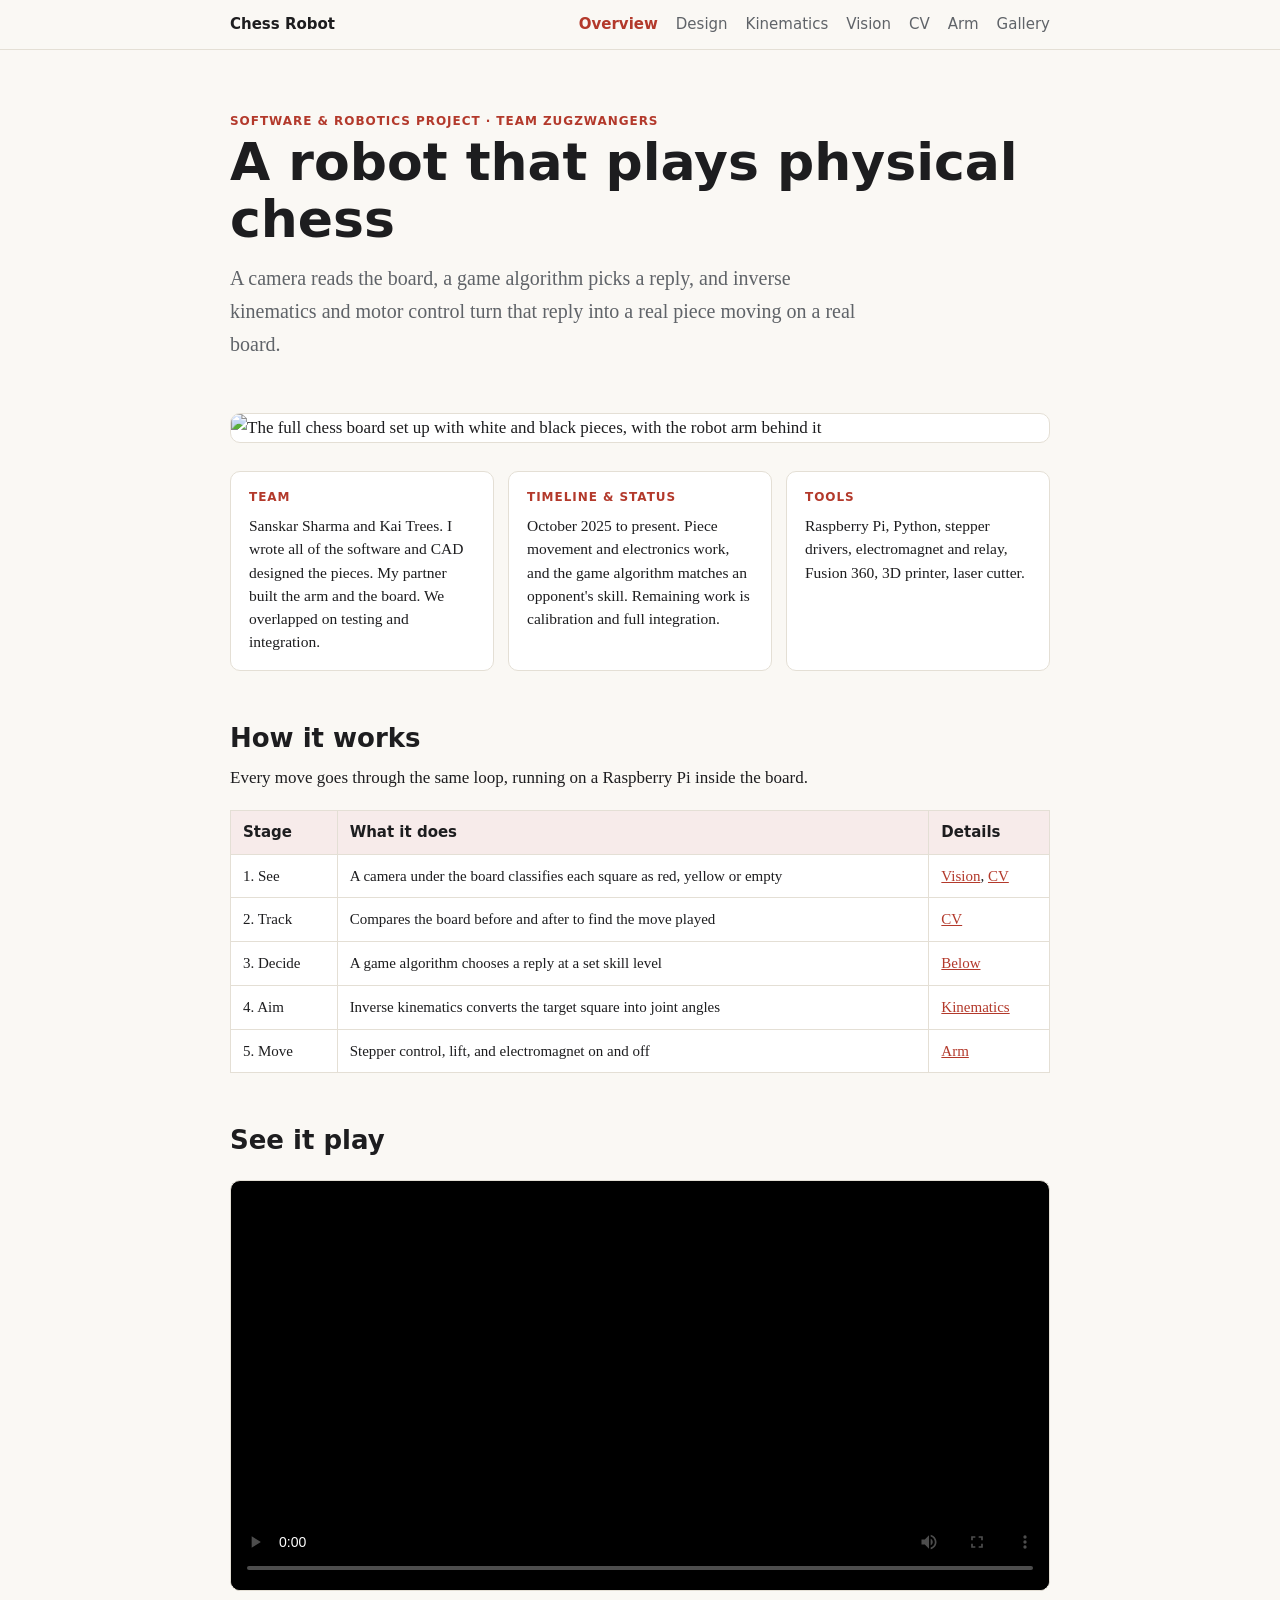
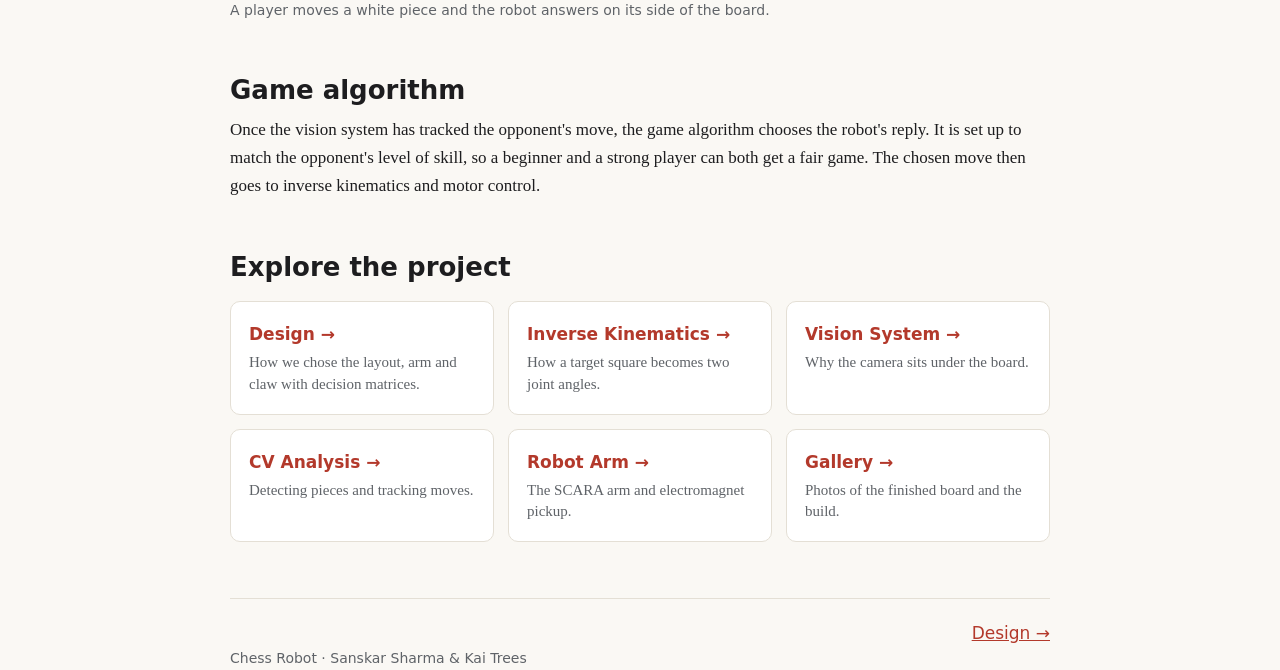
==== index.html @ 75dbc2f9 "Add files via upload" ====
<!doctype html>
<html lang="en">
<head>
<meta charset="utf-8">
<meta name="viewport" content="width=device-width, initial-scale=1">
<title>Chess Robot</title>
<meta name="description" content="A robot that plays physical chess: computer vision reads the board, a game algorithm picks a move, and inverse kinematics and motor control carry it out.">
<link rel="stylesheet" href="style.css">
</head>
<body>
<nav>
  <div class="wrap">
    <a class="brand" href="index.html">Chess Robot</a>
    <a class="on" href="index.html">Overview</a>
    <a href="design.html">Design</a>
    <a href="kinematics.html">Kinematics</a>
    <a href="vision.html">Vision</a>
    <a href="cv.html">CV</a>
    <a href="arm.html">Arm</a>
    <a href="gallery.html">Gallery</a>
  </div>
</nav>

<main class="wrap">
  <header class="hero">
    <span class="label">Software &amp; robotics project &middot; Team Zugzwangers</span>
    <h1>A robot that plays physical chess</h1>
    <p class="lead">A camera reads the board, a game algorithm picks a reply, and inverse kinematics and motor control turn that reply into a real piece moving on a real board.</p>
  </header>

  <figure>
    <img src="images/board-full-front.jpg" alt="The full chess board set up with white and black pieces, with the robot arm behind it">
  </figure>

  <div class="facts">
    <div class="fact"><span class="label">Team</span><p>Sanskar Sharma and Kai Trees. I wrote all of the software and CAD designed the pieces. My partner built the arm and the board. We overlapped on testing and integration.</p></div>
    <div class="fact"><span class="label">Timeline &amp; status</span><p>October 2025 to present. Piece movement and electronics work, and the game algorithm matches an opponent's skill. Remaining work is calibration and full integration.</p></div>
    <div class="fact"><span class="label">Tools</span><p>Raspberry Pi, Python, stepper drivers, electromagnet and relay, Fusion 360, 3D printer, laser cutter.</p></div>
  </div>

  <h2>How it works</h2>
  <p>Every move goes through the same loop, running on a Raspberry Pi inside the board.</p>
  <div class="tablewrap">
  <table>
    <tr><th>Stage</th><th>What it does</th><th>Details</th></tr>
    <tr><td>1. See</td><td>A camera under the board classifies each square as red, yellow or empty</td><td><a href="vision.html">Vision</a>, <a href="cv.html">CV</a></td></tr>
    <tr><td>2. Track</td><td>Compares the board before and after to find the move played</td><td><a href="cv.html">CV</a></td></tr>
    <tr><td>3. Decide</td><td>A game algorithm chooses a reply at a set skill level</td><td><a href="#game">Below</a></td></tr>
    <tr><td>4. Aim</td><td>Inverse kinematics converts the target square into joint angles</td><td><a href="kinematics.html">Kinematics</a></td></tr>
    <tr><td>5. Move</td><td>Stepper control, lift, and electromagnet on and off</td><td><a href="arm.html">Arm</a></td></tr>
  </table>
  </div>

  <h2>See it play</h2>
  <figure>
    <video controls preload="metadata" playsinline poster="images/robot-moving-poster.jpg">
      <source src="images/robot-moving.mp4" type="video/mp4">
      Your browser can't play this video.
    </video>
    <figcaption>A player moves a white piece and the robot answers on its side of the board.</figcaption>
  </figure>

  <h2 id="game">Game algorithm</h2>
  <p>Once the vision system has tracked the opponent's move, the game algorithm chooses the robot's reply. It is set up to match the opponent's level of skill, so a beginner and a strong player can both get a fair game. The chosen move then goes to inverse kinematics and motor control.</p>

  <h2>Explore the project</h2>
  <div class="cards">
    <a href="design.html"><b>Design &rarr;</b><span>How we chose the layout, arm and claw with decision matrices.</span></a>
    <a href="kinematics.html"><b>Inverse Kinematics &rarr;</b><span>How a target square becomes two joint angles.</span></a>
    <a href="vision.html"><b>Vision System &rarr;</b><span>Why the camera sits under the board.</span></a>
    <a href="cv.html"><b>CV Analysis &rarr;</b><span>Detecting pieces and tracking moves.</span></a>
    <a href="arm.html"><b>Robot Arm &rarr;</b><span>The SCARA arm and electromagnet pickup.</span></a>
    <a href="gallery.html"><b>Gallery &rarr;</b><span>Photos of the finished board and the build.</span></a>
  </div>

  <div class="pager"><span></span><a href="design.html">Design &rarr;</a></div>
</main>

<footer class="wrap">Chess Robot &middot; Sanskar Sharma &amp; Kai Trees</footer>
</body>
</html>
---- style.css ----
:root {
  --bg: #faf8f4;
  --ink: #1d1d1f;
  --muted: #5f6368;
  --accent: #b3392b;
  --accent-2: #d9a21b;
  --card: #ffffff;
  --line: #e4dfd5;
  --code-bg: #1f2328;
  --code-ink: #e6e6e6;
}
@media (prefers-color-scheme: dark) {
  :root {
    --bg: #17181a;
    --ink: #ececec;
    --muted: #a0a4a8;
    --accent: #e8695a;
    --accent-2: #e6b73a;
    --card: #202225;
    --line: #34373b;
    --code-bg: #0f1113;
  }
}
* { box-sizing: border-box; }
html { scroll-behavior: smooth; }
body {
  margin: 0;
  background: var(--bg);
  color: var(--ink);
  font: 17px/1.65 Georgia, "Times New Roman", serif;
}
h1, h2, h3, nav, .label, th, figcaption, .btn {
  font-family: system-ui, -apple-system, "Segoe UI", Roboto, sans-serif;
}
.wrap { max-width: 860px; margin: 0 auto; padding: 0 20px; }

/* nav */
nav {
  position: sticky; top: 0; z-index: 10;
  background: var(--bg);
  border-bottom: 1px solid var(--line);
}
nav .wrap { display: flex; flex-wrap: wrap; gap: 4px 18px; align-items: center; padding-top: 12px; padding-bottom: 12px; }
nav .brand { font-weight: 700; margin-right: auto; color: var(--ink); text-decoration: none; }
nav a { color: var(--muted); text-decoration: none; font-size: 15px; }
nav a:hover, nav a.on { color: var(--accent); }
nav a.on { font-weight: 600; }

/* hero */
.hero { padding: 56px 0 28px; }
.hero h1 { font-size: clamp(34px, 6vw, 52px); line-height: 1.1; margin: 0 0 14px; }
.hero p.lead { font-size: 20px; color: var(--muted); margin: 0; max-width: 640px; }
.label { text-transform: uppercase; letter-spacing: .08em; font-size: 12px; color: var(--accent); font-weight: 700; }

h2 { font-size: 26px; margin: 52px 0 10px; line-height: 1.2; }
h3 { font-size: 19px; margin: 28px 0 6px; }
p { margin: 0 0 16px; }
a { color: var(--accent); }

/* facts */
.facts { display: grid; grid-template-columns: repeat(auto-fit, minmax(240px, 1fr)); gap: 14px; margin: 28px 0 8px; }
.fact { background: var(--card); border: 1px solid var(--line); border-radius: 10px; padding: 16px 18px; }
.fact .label { display: block; margin-bottom: 6px; }
.fact p { margin: 0; font-size: 15.5px; line-height: 1.5; }

/* figures */
figure { margin: 24px 0; }
figure img { width: 100%; height: auto; border-radius: 10px; border: 1px solid var(--line); display: block; background: var(--card); }
figcaption { font-size: 14px; color: var(--muted); margin-top: 8px; }
.grid2 { display: grid; grid-template-columns: repeat(auto-fit, minmax(300px, 1fr)); gap: 16px; }
.grid2 figure { margin: 0; }

video { width: 100%; height: auto; border-radius: 10px; border: 1px solid var(--line); display: block; background: #000; }
.grid3 { display: grid; grid-template-columns: repeat(auto-fit, minmax(240px, 1fr)); gap: 16px; }
.grid3 figure { margin: 0; }

/* callout */
.callout { border-left: 4px solid var(--accent-2); background: var(--card); padding: 14px 18px; border-radius: 0 10px 10px 0; margin: 22px 0; }
.callout strong { font-family: system-ui, sans-serif; }

/* tables */
.tablewrap { overflow-x: auto; margin: 18px 0; }
table { border-collapse: collapse; width: 100%; font-size: 15px; background: var(--card); }
th, td { text-align: left; padding: 9px 12px; border: 1px solid var(--line); vertical-align: top; }
th { background: color-mix(in srgb, var(--accent) 10%, var(--card)); }

/* code */
pre, code { font-family: ui-monospace, SFMono-Regular, Menlo, Consolas, monospace; }
pre { background: var(--code-bg); color: var(--code-ink); padding: 16px 18px; border-radius: 10px; overflow-x: auto; font-size: 14px; line-height: 1.5; }
code { font-size: .92em; }
p code, li code { background: color-mix(in srgb, var(--muted) 18%, transparent); padding: 1px 5px; border-radius: 4px; }

/* page links */
.cards { display: grid; grid-template-columns: repeat(auto-fit, minmax(250px, 1fr)); gap: 14px; margin: 18px 0; }
.cards a { display: block; background: var(--card); border: 1px solid var(--line); border-radius: 10px; padding: 18px; text-decoration: none; color: var(--ink); transition: border-color .15s, transform .15s; }
.cards a:hover { border-color: var(--accent); transform: translateY(-2px); }
.cards a b { display: block; font-family: system-ui, sans-serif; color: var(--accent); margin-bottom: 4px; }
.cards a span { font-size: 15px; color: var(--muted); line-height: 1.45; display: block; }

.pager { display: flex; justify-content: space-between; gap: 12px; margin: 56px 0 0; padding-top: 20px; border-top: 1px solid var(--line); font-family: system-ui, sans-serif; }
footer { color: var(--muted); font-size: 14px; padding: 36px 0 56px; font-family: system-ui, sans-serif; }

@media (max-width: 520px) {
  body { font-size: 16px; }
  .hero { padding-top: 36px; }
}
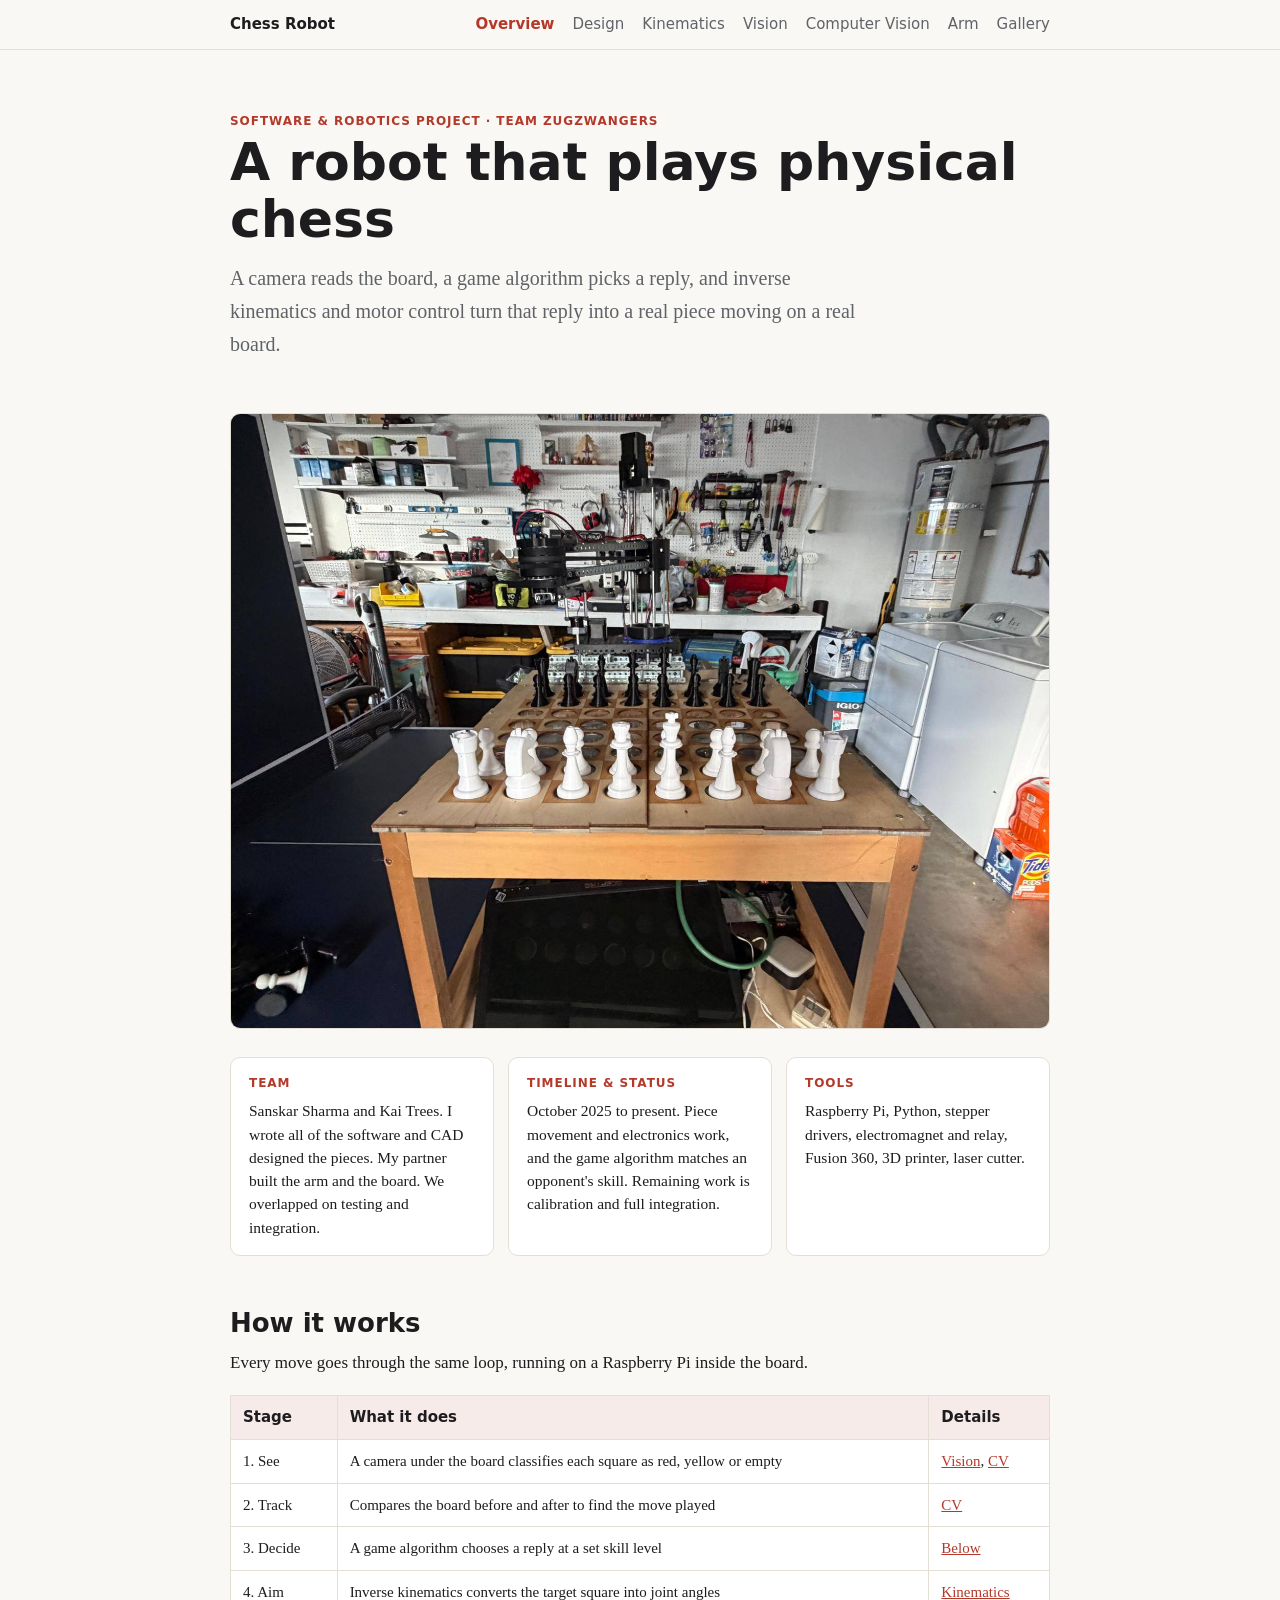
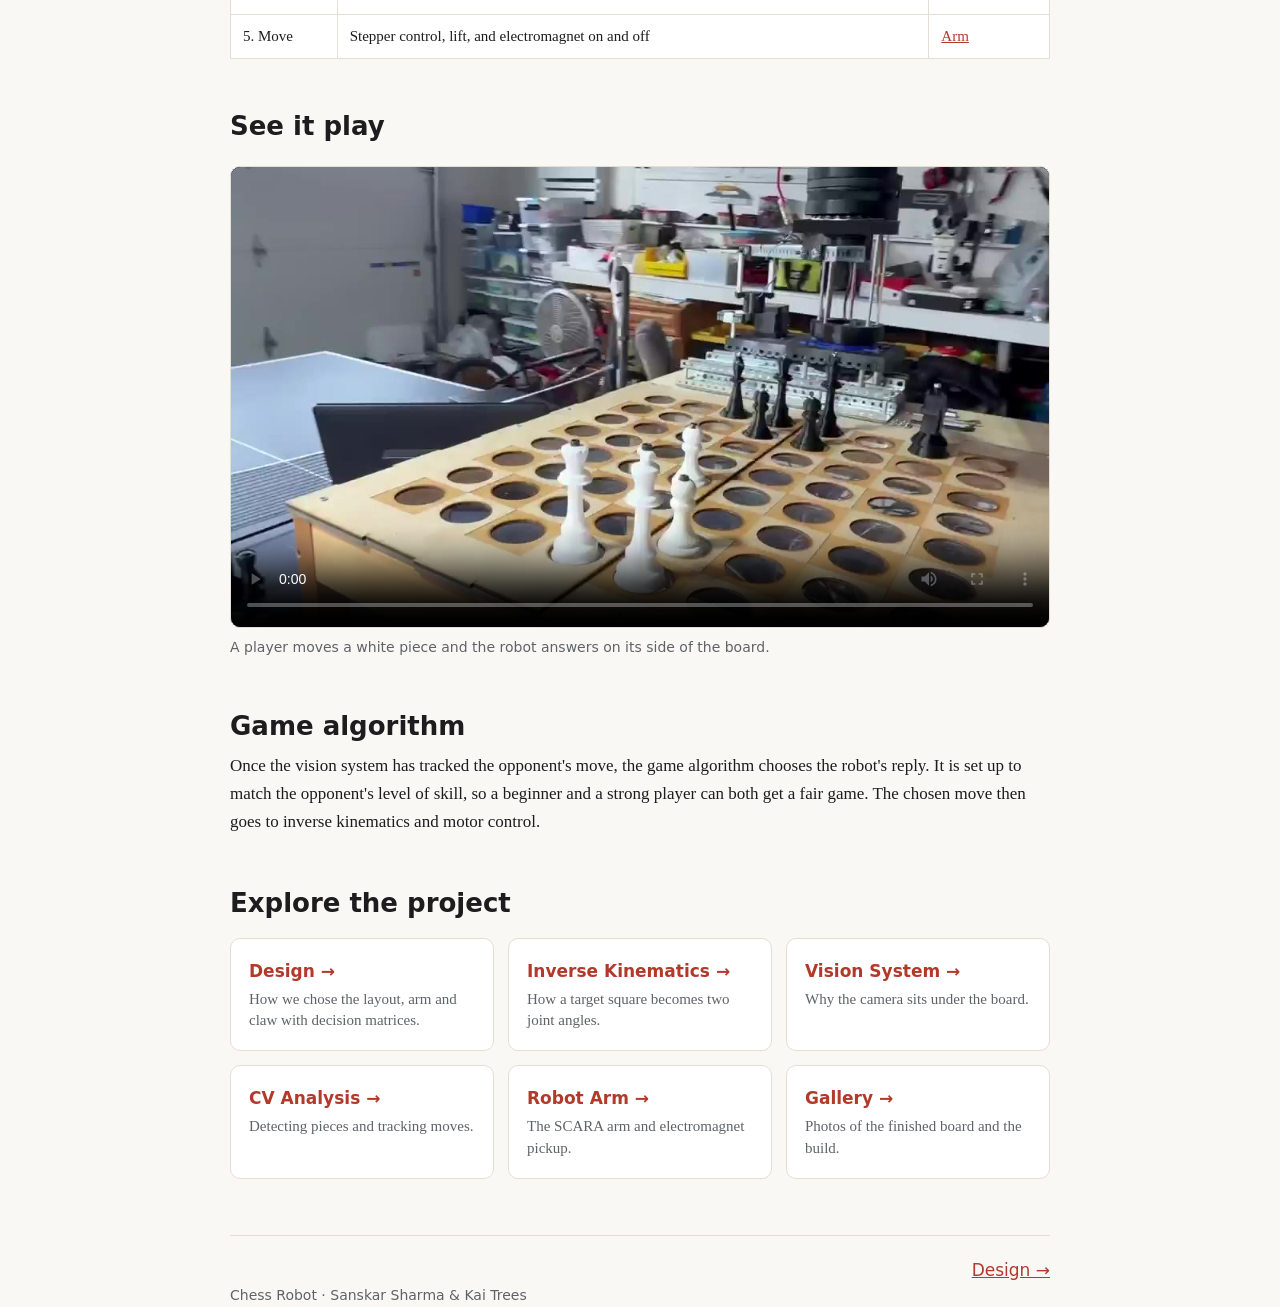
==== commit 2dc926b2: "Update CV link text to 'Computer Vision'" ====
--- a/index.html
+++ b/index.html
@@ -15,7 +15,7 @@
     <a href="design.html">Design</a>
     <a href="kinematics.html">Kinematics</a>
     <a href="vision.html">Vision</a>
-    <a href="cv.html">CV</a>
+    <a href="cv.html">Computer Vision</a>
     <a href="arm.html">Arm</a>
     <a href="gallery.html">Gallery</a>
   </div>
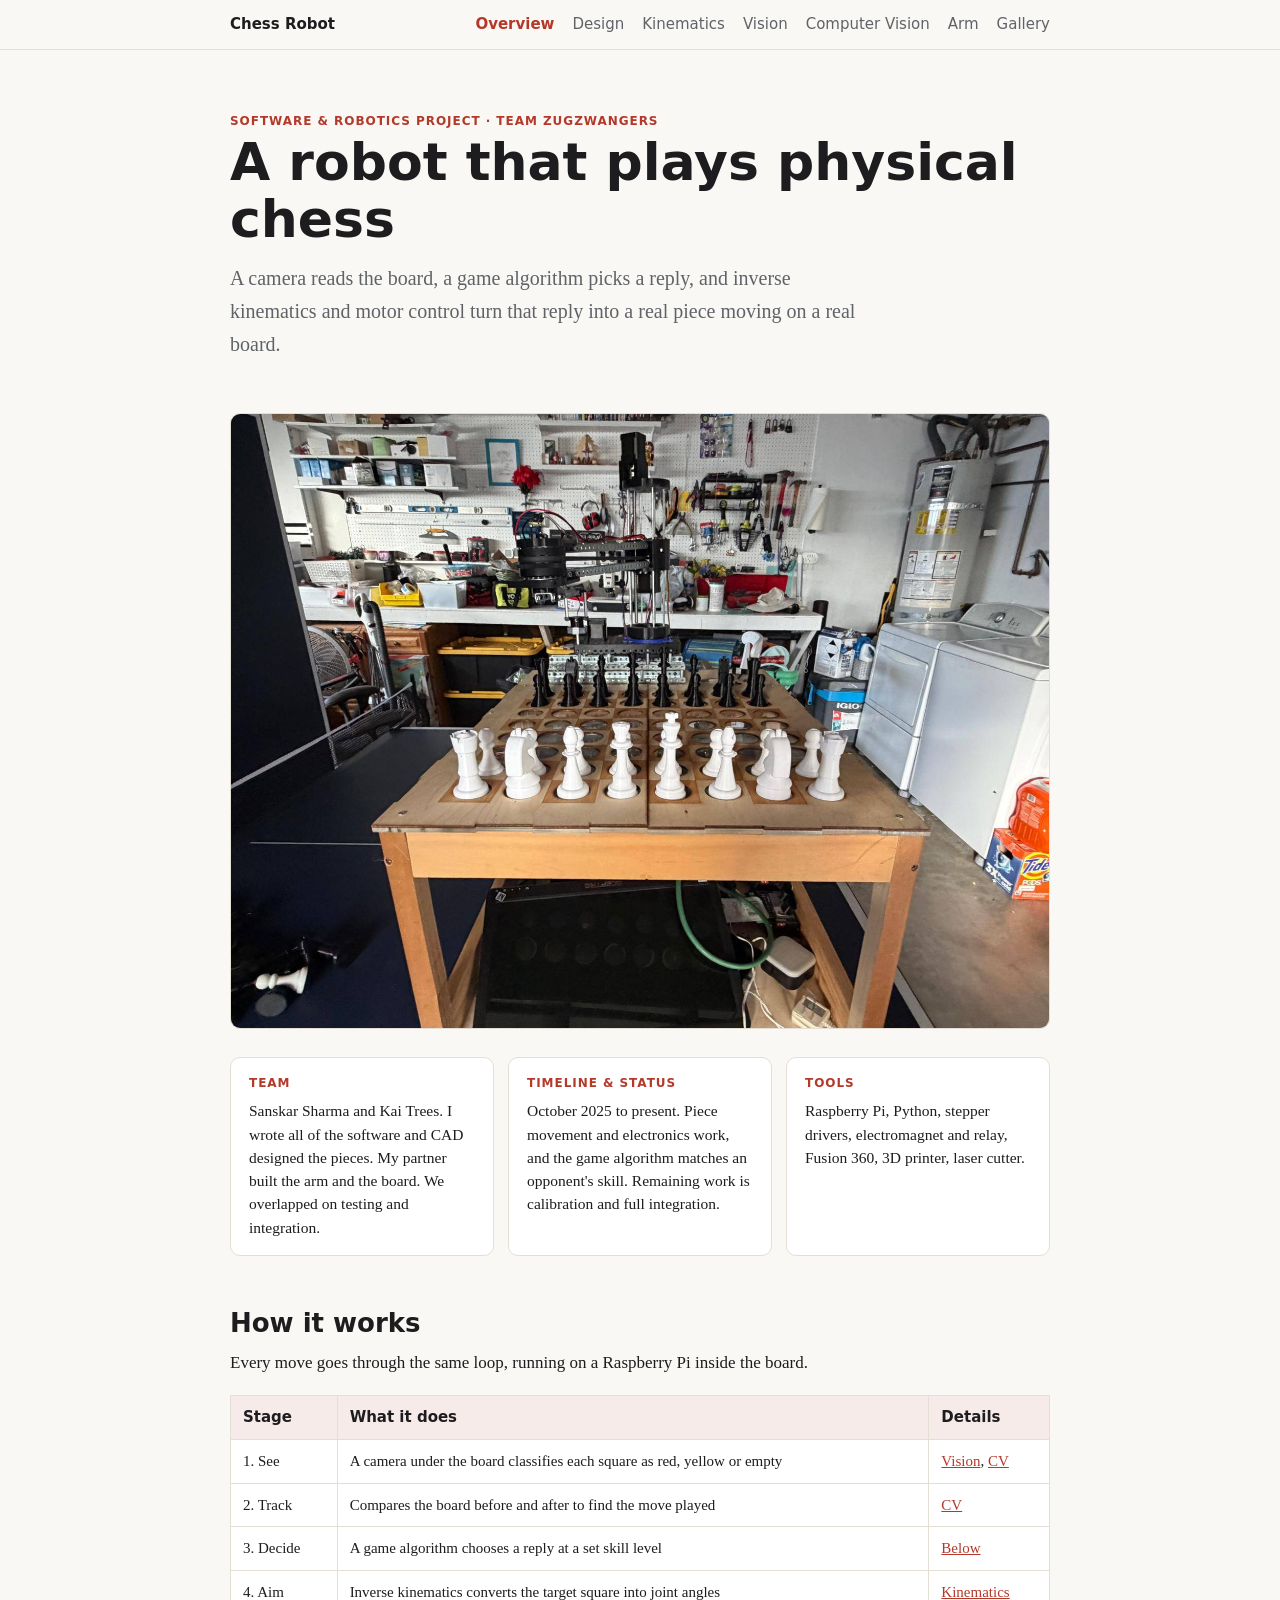
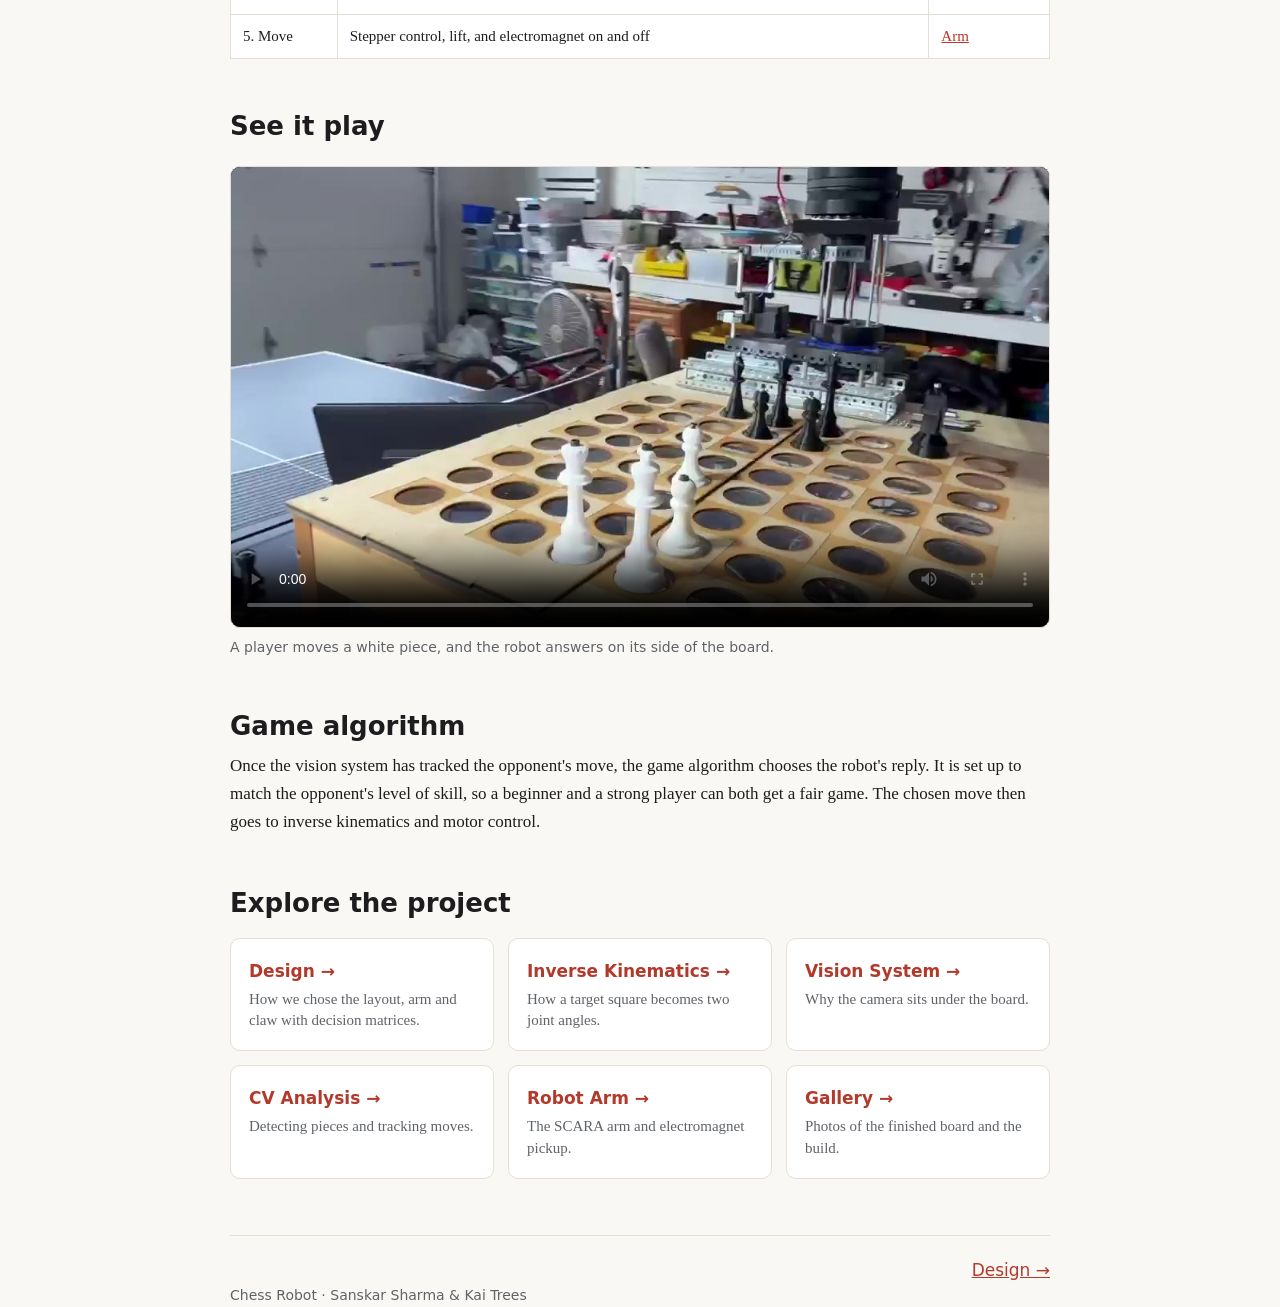
==== commit 5adac650: "Fix punctuation in figcaption text" ====
--- a/index.html
+++ b/index.html
@@ -57,7 +57,7 @@
       <source src="images/robot-moving.mp4" type="video/mp4">
       Your browser can't play this video.
     </video>
-    <figcaption>A player moves a white piece and the robot answers on its side of the board.</figcaption>
+    <figcaption>A player moves a white piece, and the robot answers on its side of the board.</figcaption>
   </figure>
 
   <h2 id="game">Game algorithm</h2>
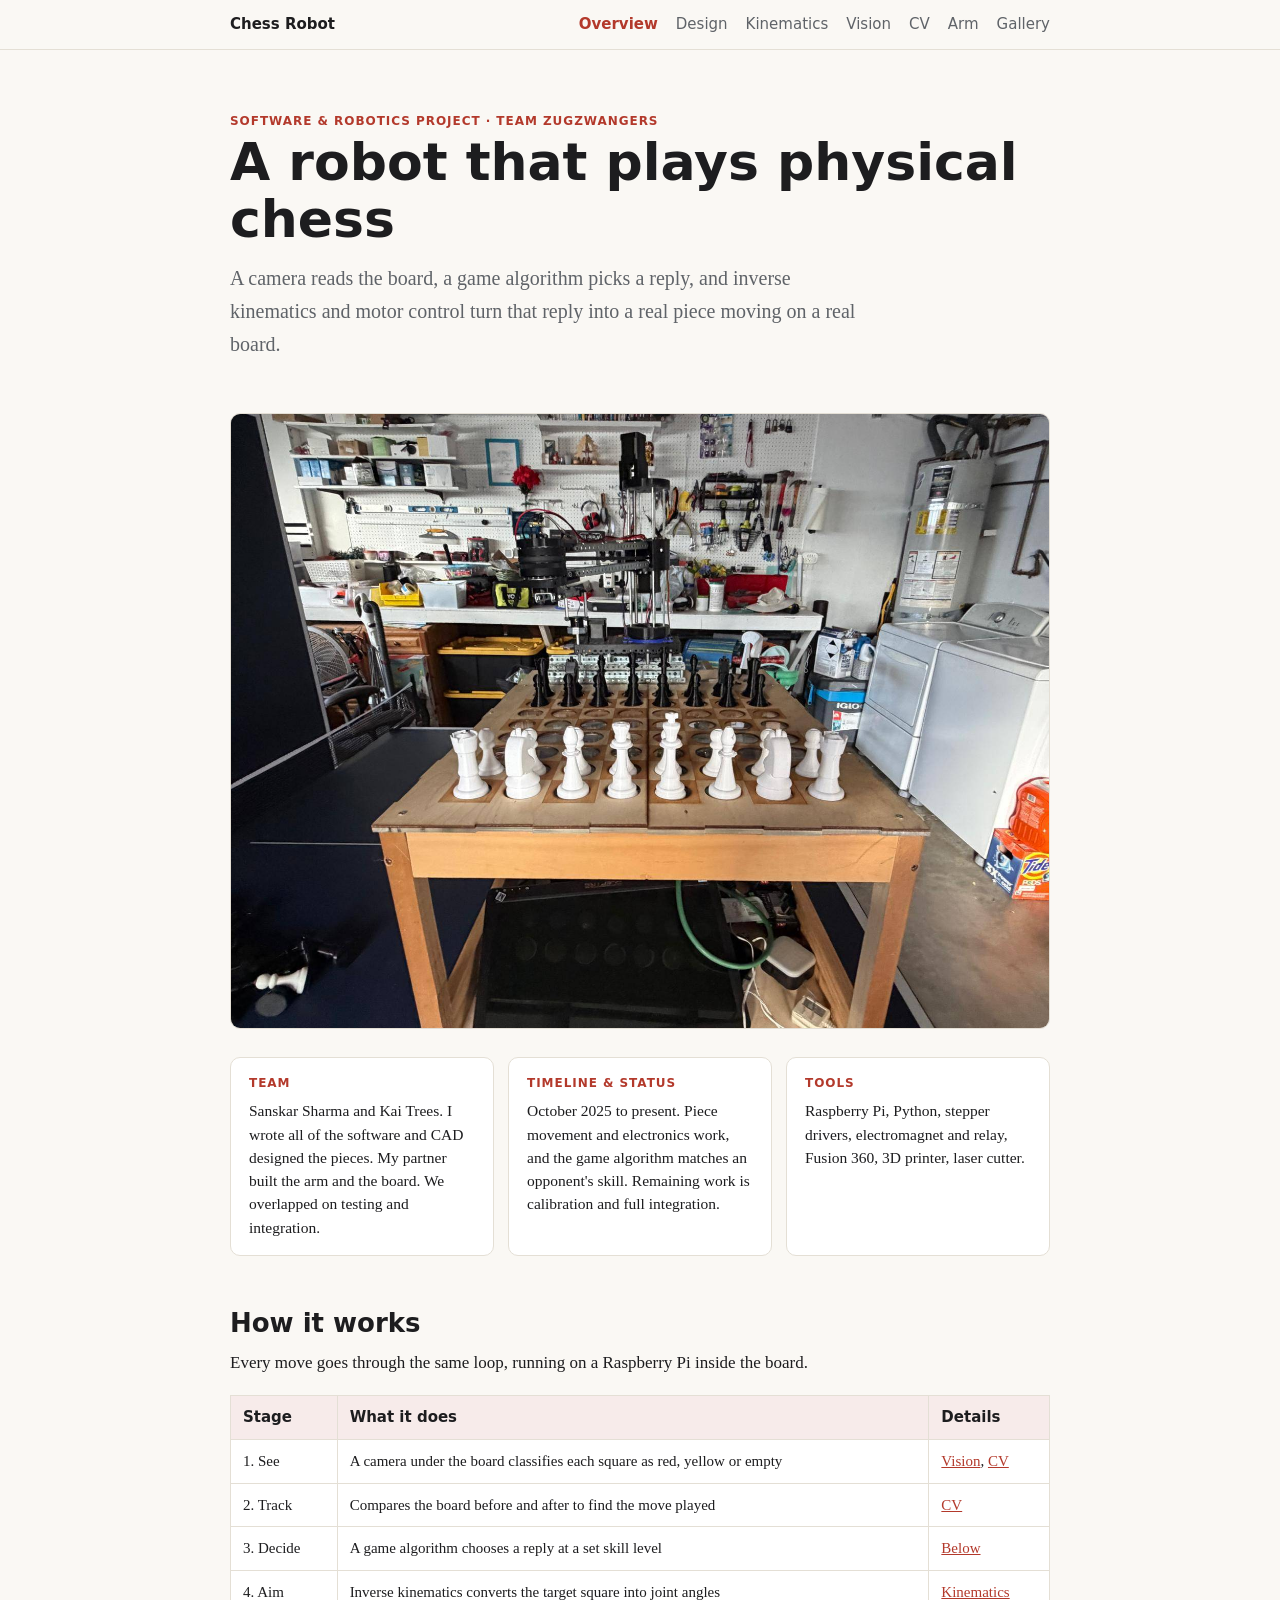
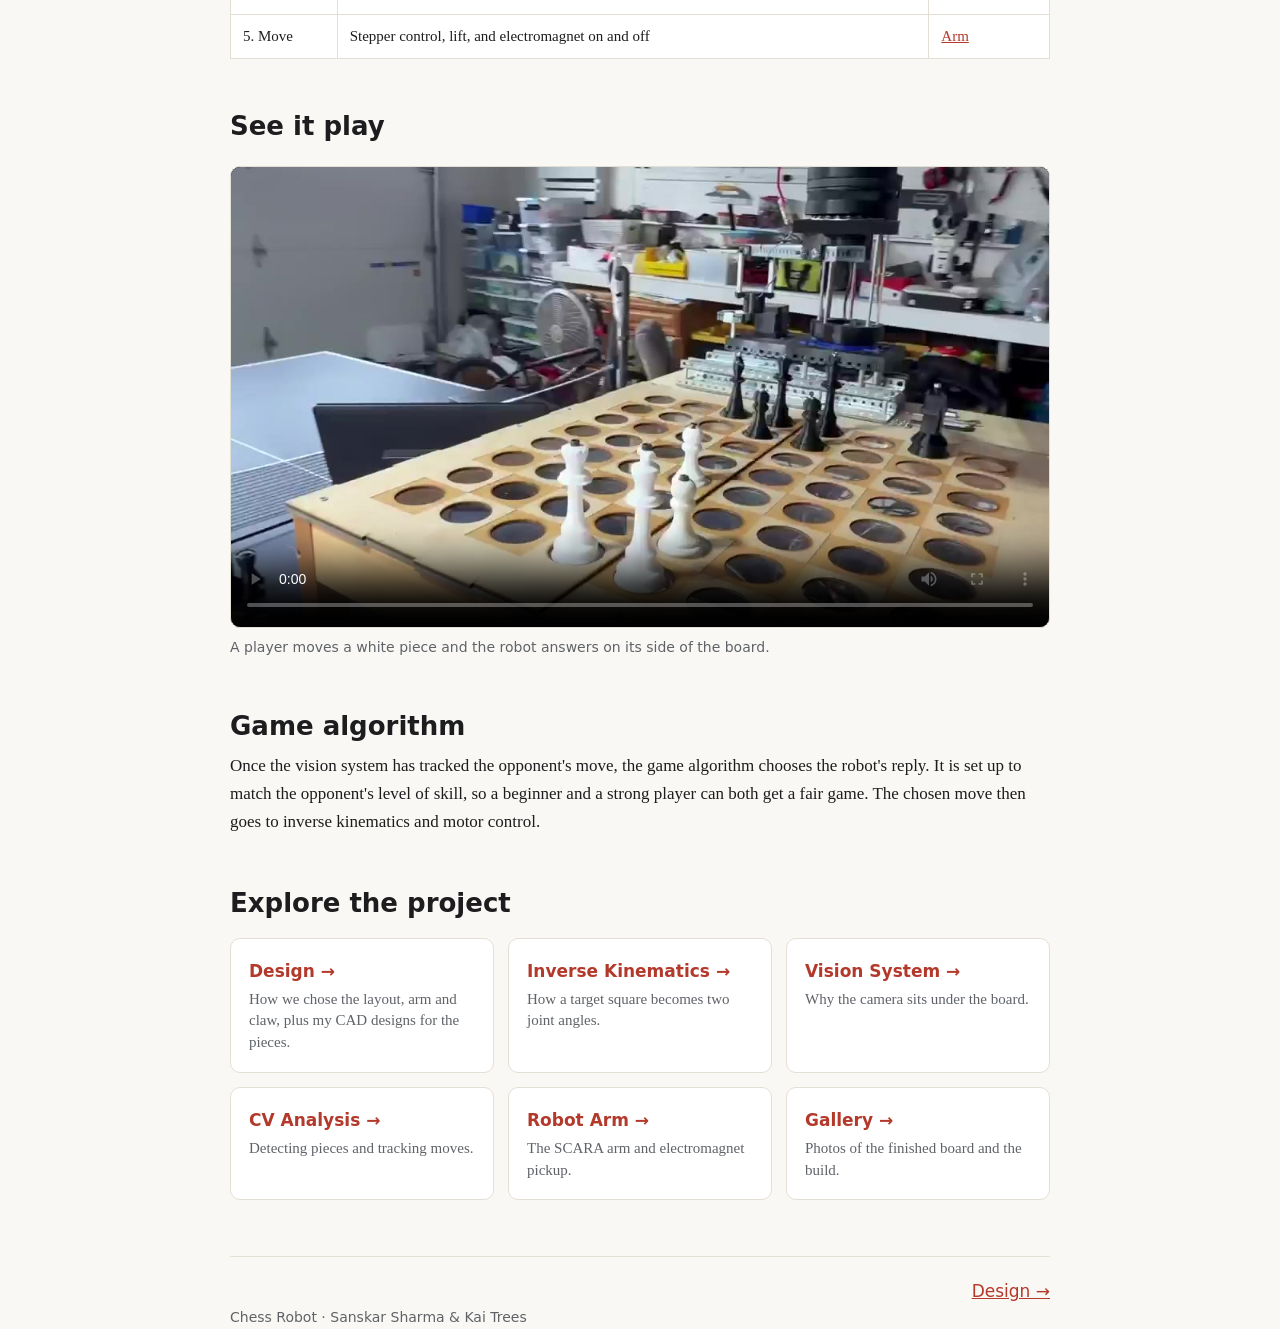
==== commit 62fab007: "Add files via upload" ====
--- a/index.html
+++ b/index.html
@@ -15,7 +15,7 @@
     <a href="design.html">Design</a>
     <a href="kinematics.html">Kinematics</a>
     <a href="vision.html">Vision</a>
-    <a href="cv.html">Computer Vision</a>
+    <a href="cv.html">CV</a>
     <a href="arm.html">Arm</a>
     <a href="gallery.html">Gallery</a>
   </div>
@@ -57,7 +57,7 @@
       <source src="images/robot-moving.mp4" type="video/mp4">
       Your browser can't play this video.
     </video>
-    <figcaption>A player moves a white piece, and the robot answers on its side of the board.</figcaption>
+    <figcaption>A player moves a white piece and the robot answers on its side of the board.</figcaption>
   </figure>
 
   <h2 id="game">Game algorithm</h2>
@@ -65,7 +65,7 @@
 
   <h2>Explore the project</h2>
   <div class="cards">
-    <a href="design.html"><b>Design &rarr;</b><span>How we chose the layout, arm and claw with decision matrices.</span></a>
+    <a href="design.html"><b>Design &rarr;</b><span>How we chose the layout, arm and claw, plus my CAD designs for the pieces.</span></a>
     <a href="kinematics.html"><b>Inverse Kinematics &rarr;</b><span>How a target square becomes two joint angles.</span></a>
     <a href="vision.html"><b>Vision System &rarr;</b><span>Why the camera sits under the board.</span></a>
     <a href="cv.html"><b>CV Analysis &rarr;</b><span>Detecting pieces and tracking moves.</span></a>
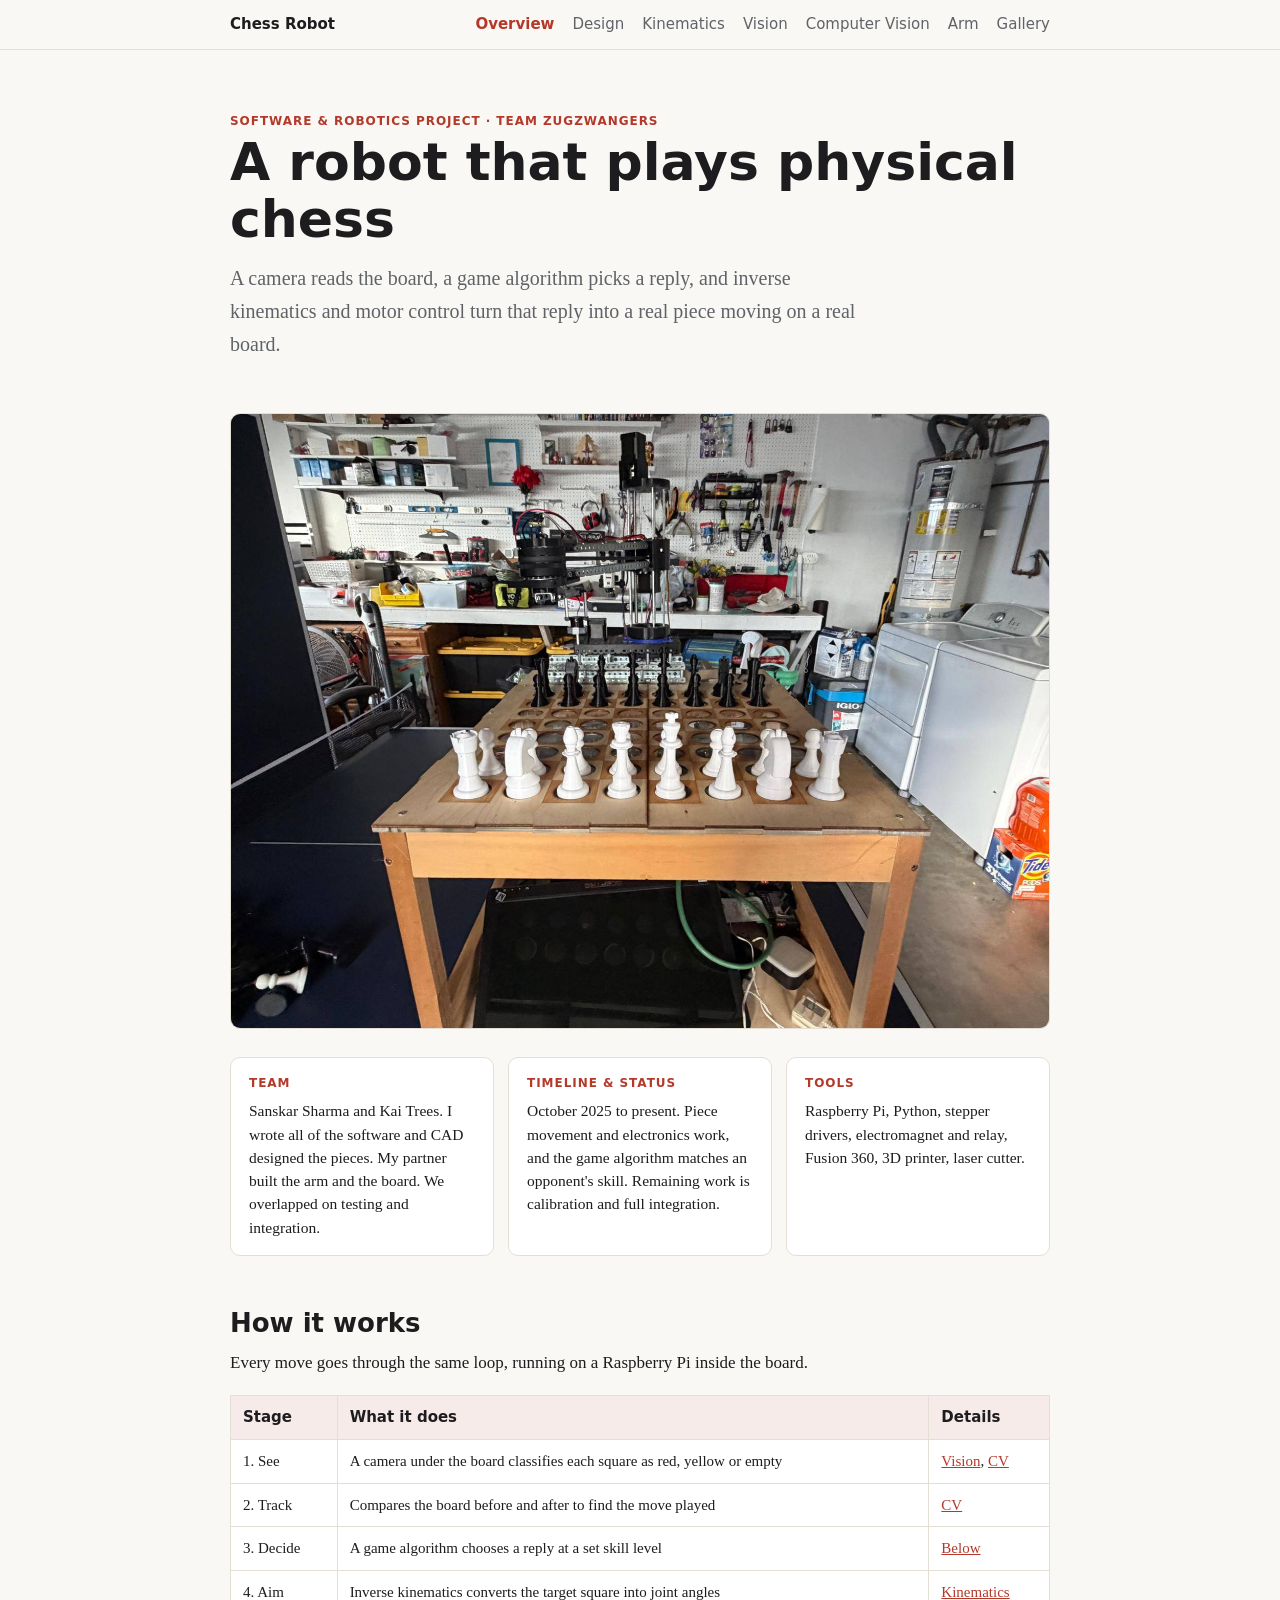
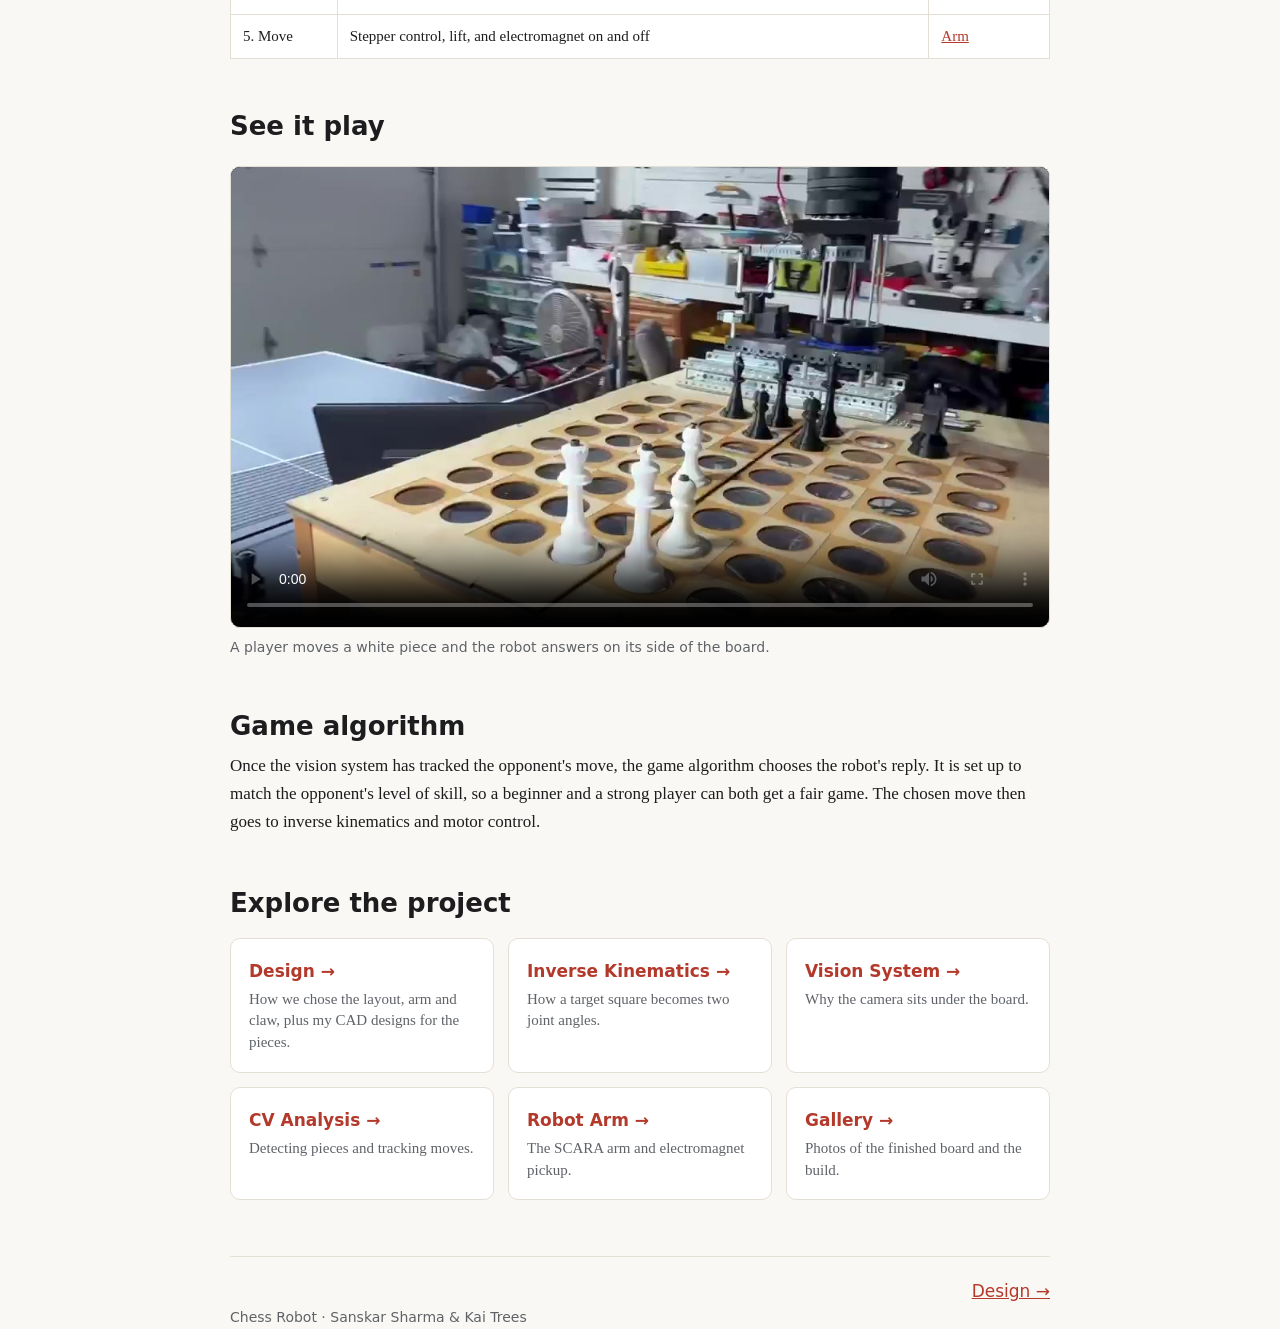
==== commit a5382c55: "Update index.html" ====
--- a/index.html
+++ b/index.html
@@ -15,7 +15,7 @@
     <a href="design.html">Design</a>
     <a href="kinematics.html">Kinematics</a>
     <a href="vision.html">Vision</a>
-    <a href="cv.html">CV</a>
+    <a href="cv.html">Computer Vision</a>
     <a href="arm.html">Arm</a>
     <a href="gallery.html">Gallery</a>
   </div>
